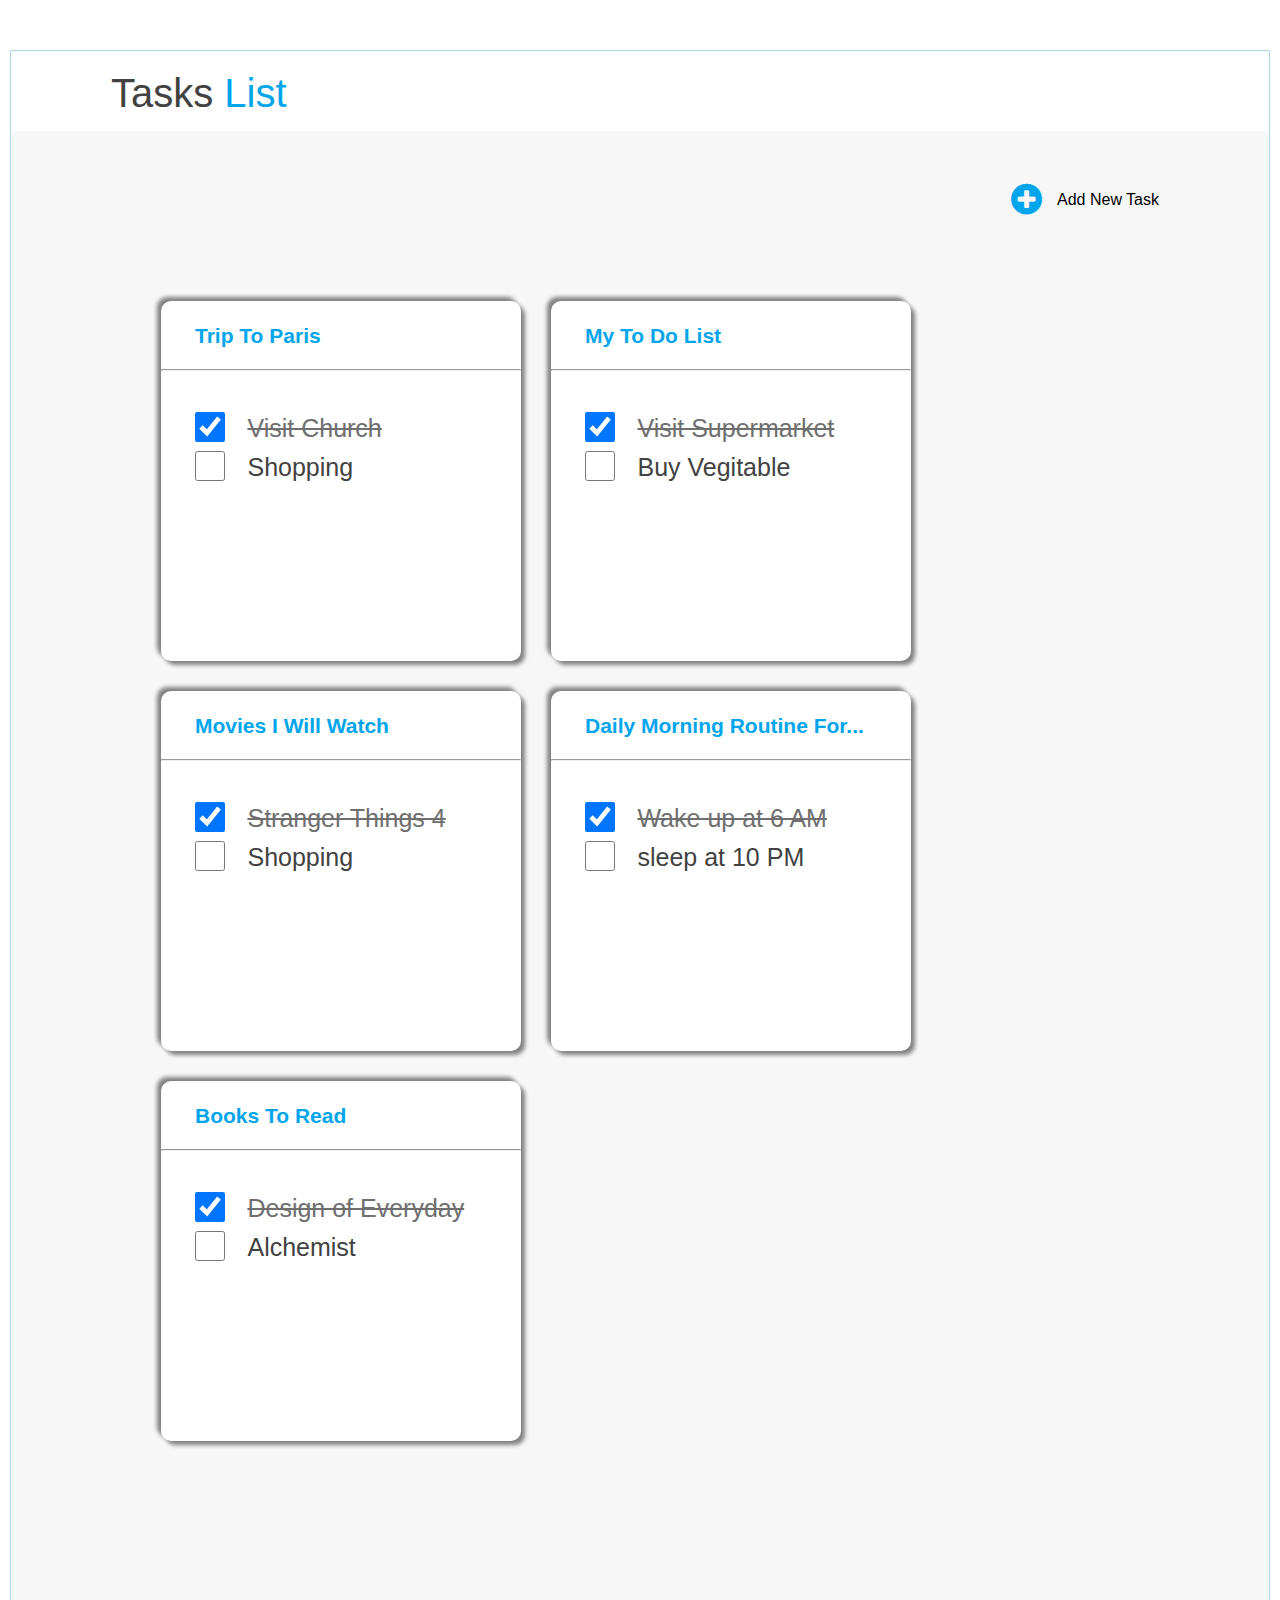
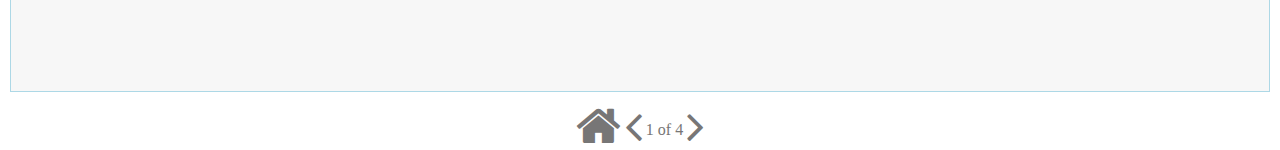
==== index.html @ b8c2eced "Add files via upload" ====
<!DOCTYPE html>
<html lang="en">
<head>
    <meta charset="UTF-8">
    <meta http-equiv="X-UA-Compatible" content="IE=edge">
    <meta name="viewport" content="width=device-width, initial-scale=1.0">
    <title>Document</title>
    <link rel="stylesheet" href="https://cdnjs.cloudflare.com/ajax/libs/font-awesome/4.7.0/css/font-awesome.min.css">
    <link rel="stylesheet" href="https://cdnjs.cloudflare.com/ajax/libs/font-awesome/4.7.0/css/font-awesome.min.css">

    <link rel="stylesheet" href="style.css">
</head>
<body>
    <div id="main-div">







    <div id="task">
        <span id="tasks">Tasks</span><span id="list"> List</span>
    </div>



    <div id="colordiv">

    <div id="fafa-add">
    <div id="fafa-plus">
        <a href="page_2.html"><i class="fa fa-plus-circle" style="font-size:36px; color: #00A5EC;"></i></a>
    </div>
    <div id="fafa-task"><Span id="add-task"> Add New Task</Span></div>
        

    </div>


    
    <div id="card-main">
        <div class="cardbox">
            <h2><span class="box-head">Trip To Paris</span></h2>
            <hr>
            <div class="form-box">
            <form action="">
                <input type="checkbox" name="church" id="check" checked>
                <label class="box-cut" for="paris"> Visit Church</label><br>
                
                <input type="checkbox" name="shopping" id="check">
                <label class="box-text" for="shopping"> Shopping</label><br>
            </form>
            </div>
        </div>
        <div class="cardbox">

            <h2><span class="box-head">My To Do List</span></h2>
            <hr>
            <div class="form-box">
            <form action="">
                <input type="checkbox" name="todo" id="check" checked>
                <label class="box-cut" for="todo"> Visit Supermarket</label><br>
                
                <input type="checkbox" name="Vegitable" id="check">
                <label class="box-text" for="vegitable"> Buy Vegitable</label><br>
            </form>
            </div>
        </div>
        <div class="cardbox">

            <h2><span class="box-head">Movies I Will Watch</span></h2>
            <hr>
            <div class="form-box">
            <form action="">
                <input type="checkbox" name="movies" id="check" checked>
                <label class="box-cut" for="movies"> Stranger Things 4</label><br>
                
                <input type="checkbox" name="shopping" id="check">
                <label class="box-text" for="shopping"> Shopping</label><br>
            </form>
            </div>
        </div>
        <div class="cardbox">

            <h2><span class="box-head">Daily Morning Routine For...</span></h2>
            <hr>
            <div class="form-box">
            <form action="">
                <input type="checkbox" name="shedule" id="check" checked>
                <label class="box-cut" for="shedule"> Wake up at 6 AM</label><br>
                
                <input type="checkbox" name="shopping" id="check">
                <label class="box-text" for="shopping"> sleep at 10 PM</label><br>
            </form>
            </div>
        </div>
        <div class="cardbox">

            <h2><span class="box-head">Books To Read</span></h2>
            <hr>
            <div class="form-box">
            <form action="">
                <input type="checkbox" name="books" id="check" checked>
                <label class="box-cut" for="books"> Design of Everyday</label><br>
                
                <input type="checkbox" name="books" id="check">
                <label class="box-text" for="books"> Alchemist</label><br>
            </form>
            </div>
        </div>
    </div>

    </div>





    </div>

    <center>
        <a href="#"><i class="fa fa-home" style="font-size:48px;color:#777676"></i></a>
        <a href="page_4.html"><i class="fa fa-angle-left" style="font-size:48px;color:#777676"></i></a>
        <span class="pageno">1 of 4</span>
        <a href="./page_2.html"><i class="fa fa-angle-right" style="font-size:48px;color:#777676;"></i>
        </a>
    </center>
</body>
</html>
---- style.css ----
body {
    margin: 0px;
    padding: 0px;
}

#main-div {
    border: 1px solid lightblue;
    margin: 50px 10px 10px 10px;
    font-family: Arial, Helvetica, sans-serif;
}

#task {
    height: 60px;
    font-size: 40px;
    background-color: white;
    padding-top: 20px;
}

#tasks {
    color: #424242;
    margin-left: 100px;
}

#list {
    color: #00A5EC;
    margin-right: 2px;
}

#colordiv {
    padding-bottom: 100px;
    background-color: #F7F7F7;
}



#fafa-add {


    height: 50px;
    display: flex;
    justify-content: end;
    padding: 50px;

}
/* 3rd page layout start */
#fafa-back-add {


    height: 50px;
    display: flex;
    padding: 50px;
}
#back3 {
    position: relative;
    left: 400px;

}

    #fafa-plus3 {
        
        margin-right: 15px;
        position: relative;
        left:798px;
    }
    
    #fafa-task3 {
        
        margin-right: 60px;
        position: relative;
        left:800px;
    }

/* 3rd page layout end */

 #fafa-plus {
    margin-right: 15px;
}

#fafa-task {
    margin-right: 60px;
}

#add-task {
    position: relative;
    top: 10px;
}


#card-main {
    display: flex;
    margin: 135px;
    margin-top: 5px;
    flex-wrap: wrap;
}

/* for 3rd page */
#card-main3 {
    display: flex;
    margin: 135px;
    margin-top: 5px;
    flex-wrap: wrap;
    justify-content: center;
}

/* for 3rd page end */

.cardbox {
    border: 0px solid red;
    border-radius: 10px;
    width: 360px;
    height: 360px;
    margin: 15px;
    box-shadow: 4px 4px 4px  gray, -4px -4px 4px grey;
    background-color: white;

}
.cardbox:hover {
    box-shadow: 6px 6px 6px gray, -6px -6px 6px grey ;
}
.box-head {
    font-size: 21px;
    margin: 34px;
    color:#00A5EC
    
}

.form-box{
    padding: 30px;
}

#check {
    height: 30px;
    width: 30px;
}
.box-text {
    font-size: 25px;
    margin-left: 15px;
    position: relative;
    bottom: 5px;
    color: #424242;
}

.box-cut {
    font-size: 25px;
    margin-left: 15px;
    position: relative;
    bottom: 5px;
    color: #6f6f6f;
    text-decoration: line-through #6f6f6f;
}

.pageno {
    color: #777676;
    position: relative;
    bottom: 8px;
}


/* for page 2 */

.blur-page {
    filter: brightness(30%);
}

#popup {
    height: 250px;
    width: 500px;
    border: 0px solid blue;
    border-radius: 15px;
    background-color: white;
    color: #424242;
    box-shadow: 4px 4px 4px black, -4px -4px 4px black;
    position: absolute;
    top: 35%;
    left: 30%;

}
#add-cross {
    height: 60px;
}
#popup-add {
    float: left;
    margin-left: 20px;
}
#popup-cross {
    float: right;
}

#popup-text {
    height: 20px;
    width: 450px;
    margin-top: 40px;
}
#popup-button {
    float: right;
    border: 0px;
    height: 25px;
    width: 100px;
    margin-top: 40px;
    margin-right: 40px;
    border-radius: 10px;
    color: #FFFFFF;
    background-color: #00A5EC;

}
#popup-button:hover {
    color: whitesmoke;
    background-color: blueviolet;
}
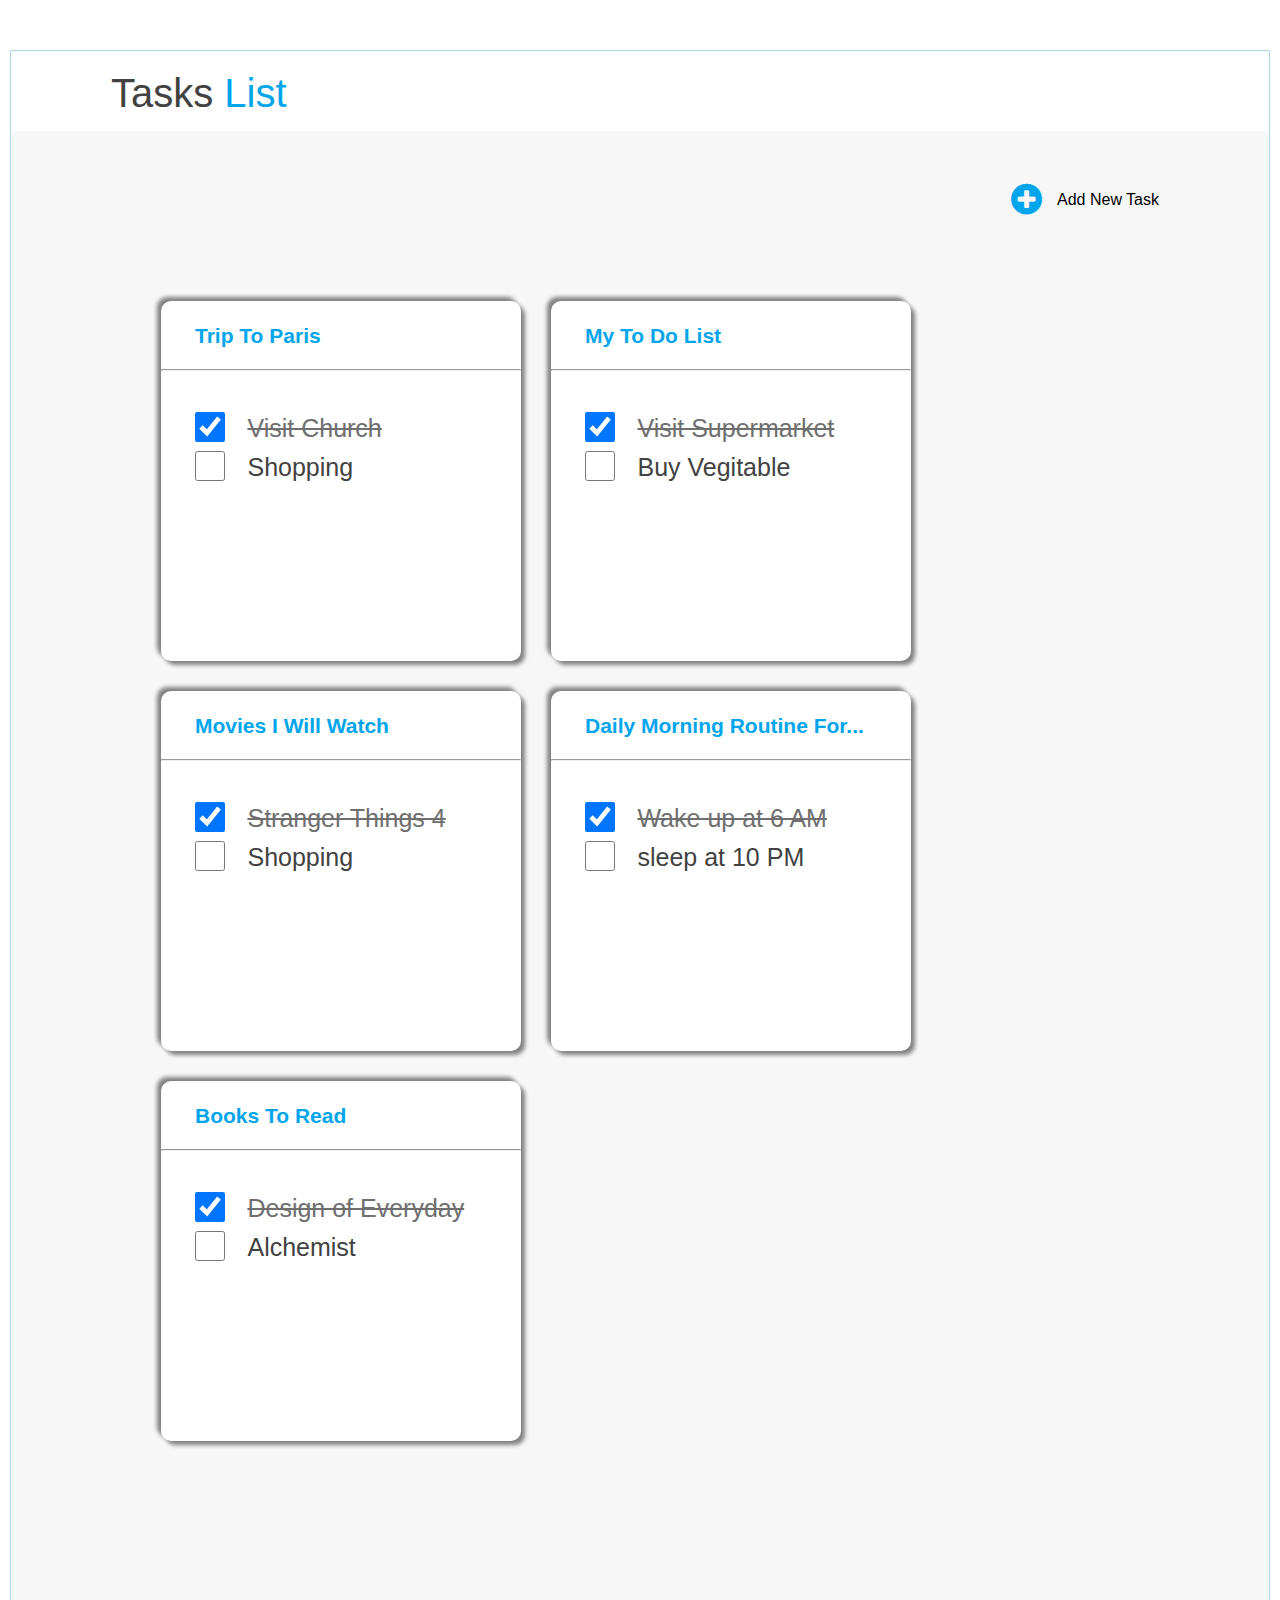
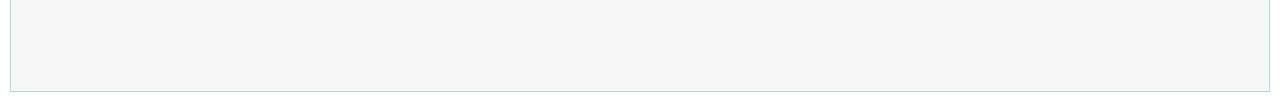
==== commit d9780a19: "Update index.html" ====
--- a/index.html
+++ b/index.html
@@ -118,12 +118,5 @@
 
     </div>
 
-    <center>
-        <a href="#"><i class="fa fa-home" style="font-size:48px;color:#777676"></i></a>
-        <a href="page_4.html"><i class="fa fa-angle-left" style="font-size:48px;color:#777676"></i></a>
-        <span class="pageno">1 of 4</span>
-        <a href="./page_2.html"><i class="fa fa-angle-right" style="font-size:48px;color:#777676;"></i>
-        </a>
-    </center>
 </body>
-</html>+</html>
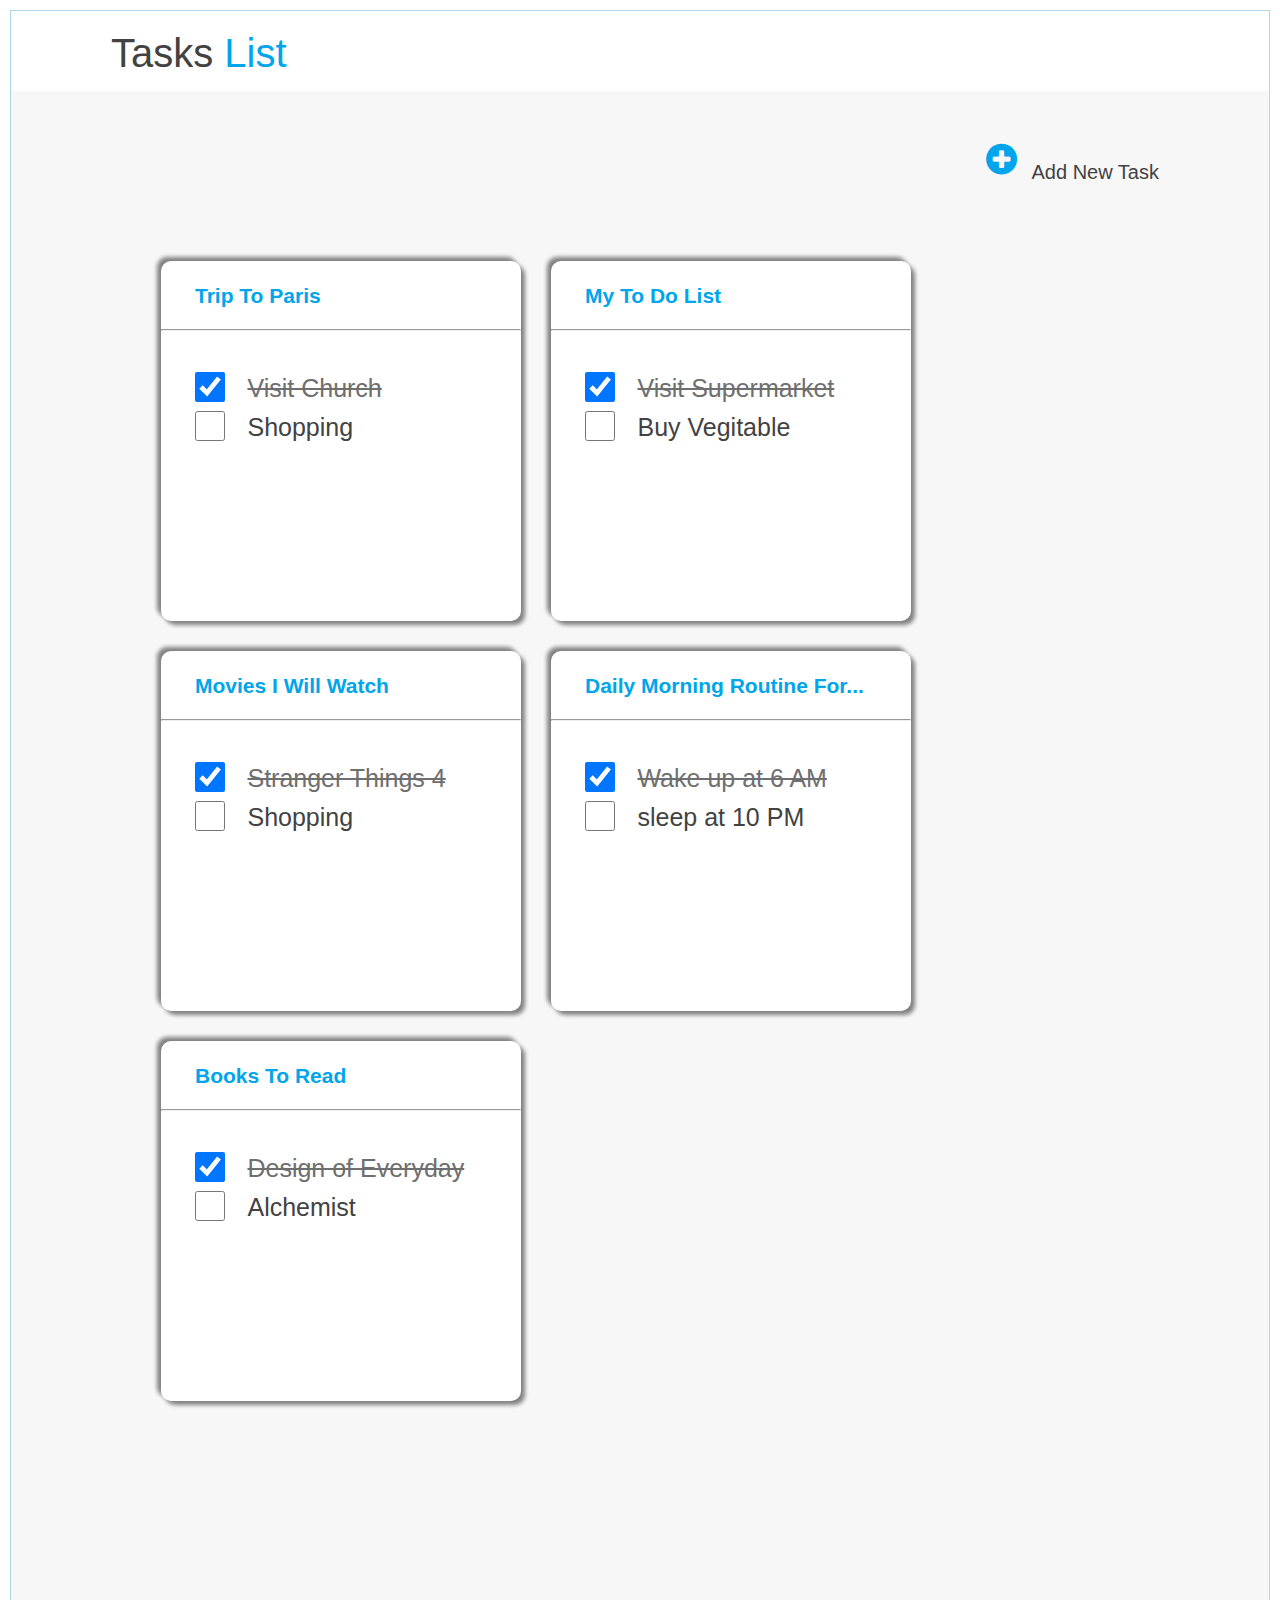
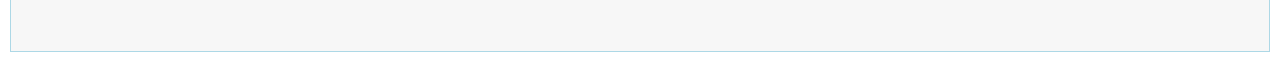
==== commit 939c0323: "Update index.html" ====
--- a/index.html
+++ b/index.html
@@ -4,7 +4,7 @@
     <meta charset="UTF-8">
     <meta http-equiv="X-UA-Compatible" content="IE=edge">
     <meta name="viewport" content="width=device-width, initial-scale=1.0">
-    <title>Document</title>
+    <title>TO-DO WEB</title>
     <link rel="stylesheet" href="https://cdnjs.cloudflare.com/ajax/libs/font-awesome/4.7.0/css/font-awesome.min.css">
     <link rel="stylesheet" href="https://cdnjs.cloudflare.com/ajax/libs/font-awesome/4.7.0/css/font-awesome.min.css">
 
--- a/style.css
+++ b/style.css
@@ -1,4 +1,3 @@
-
 body {
     margin: 0px;
     padding: 0px;
@@ -6,7 +5,7 @@
 
 #main-div {
     border: 1px solid lightblue;
-    margin: 50px 10px 10px 10px;
+    margin: 10px 10px 10px 10px;
     font-family: Arial, Helvetica, sans-serif;
 }
 
@@ -43,6 +42,18 @@
     padding: 50px;
 
 }
+
+#fafa-plus{
+    margin-right:15px;
+}
+
+#fafa-task{
+    margin-right: 60px;
+    margin-top: 10px;
+    color: #424242;
+    font-size:20px;
+}
+
 /* 3rd page layout start */
 #fafa-back-add {
 
@@ -51,6 +62,7 @@
     display: flex;
     padding: 50px;
 }
+
 #back3 {
     position: relative;
     left: 400px;
@@ -65,7 +77,6 @@
     }
     
     #fafa-task3 {
-        
         margin-right: 60px;
         position: relative;
         left:800px;
@@ -207,4 +218,4 @@
 #popup-button:hover {
     color: whitesmoke;
     background-color: blueviolet;
-}+}
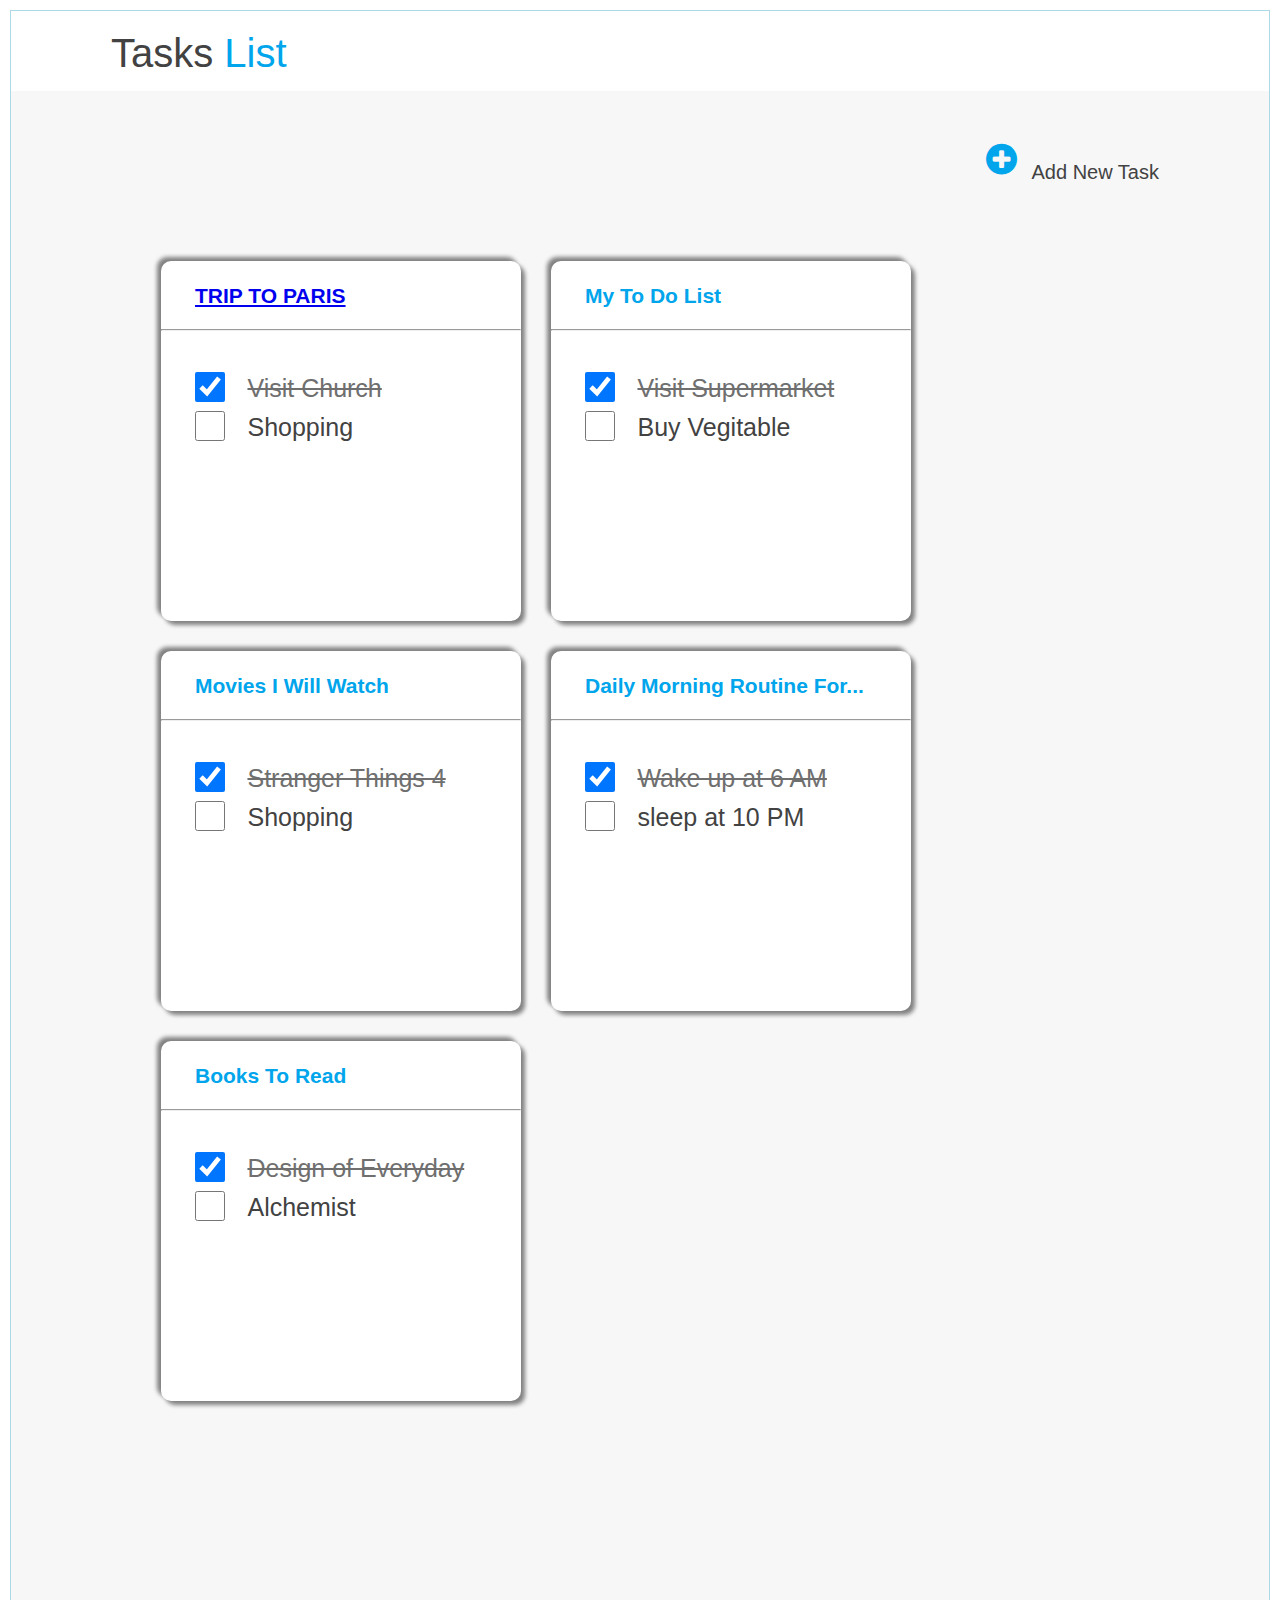
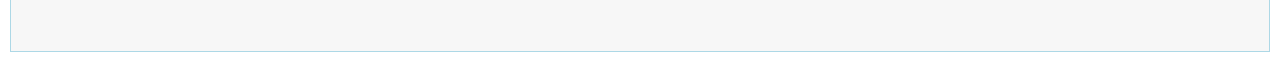
==== commit 2b07520f: "Update index.html" ====
--- a/index.html
+++ b/index.html
@@ -5,11 +5,12 @@
     <meta http-equiv="X-UA-Compatible" content="IE=edge">
     <meta name="viewport" content="width=device-width, initial-scale=1.0">
     <title>TO-DO WEB</title>
+    <link rel="shortcut icon" href="todo-icon.png" type="image/x-icon">
     <link rel="stylesheet" href="https://cdnjs.cloudflare.com/ajax/libs/font-awesome/4.7.0/css/font-awesome.min.css">
-    <link rel="stylesheet" href="https://cdnjs.cloudflare.com/ajax/libs/font-awesome/4.7.0/css/font-awesome.min.css">
-
     <link rel="stylesheet" href="style.css">
+    
 </head>
+    
 <body>
     <div id="main-div">
 
@@ -28,6 +29,7 @@
     <div id="colordiv">
 
     <div id="fafa-add">
+        
     <div id="fafa-plus">
         <a href="page_2.html"><i class="fa fa-plus-circle" style="font-size:36px; color: #00A5EC;"></i></a>
     </div>
@@ -40,7 +42,7 @@
     
     <div id="card-main">
         <div class="cardbox">
-            <h2><span class="box-head">Trip To Paris</span></h2>
+            <h2><span class="box-head"><a href="./page_3.html">TRIP TO PARIS</a></span></h2>
             <hr>
             <div class="form-box">
             <form action="">
